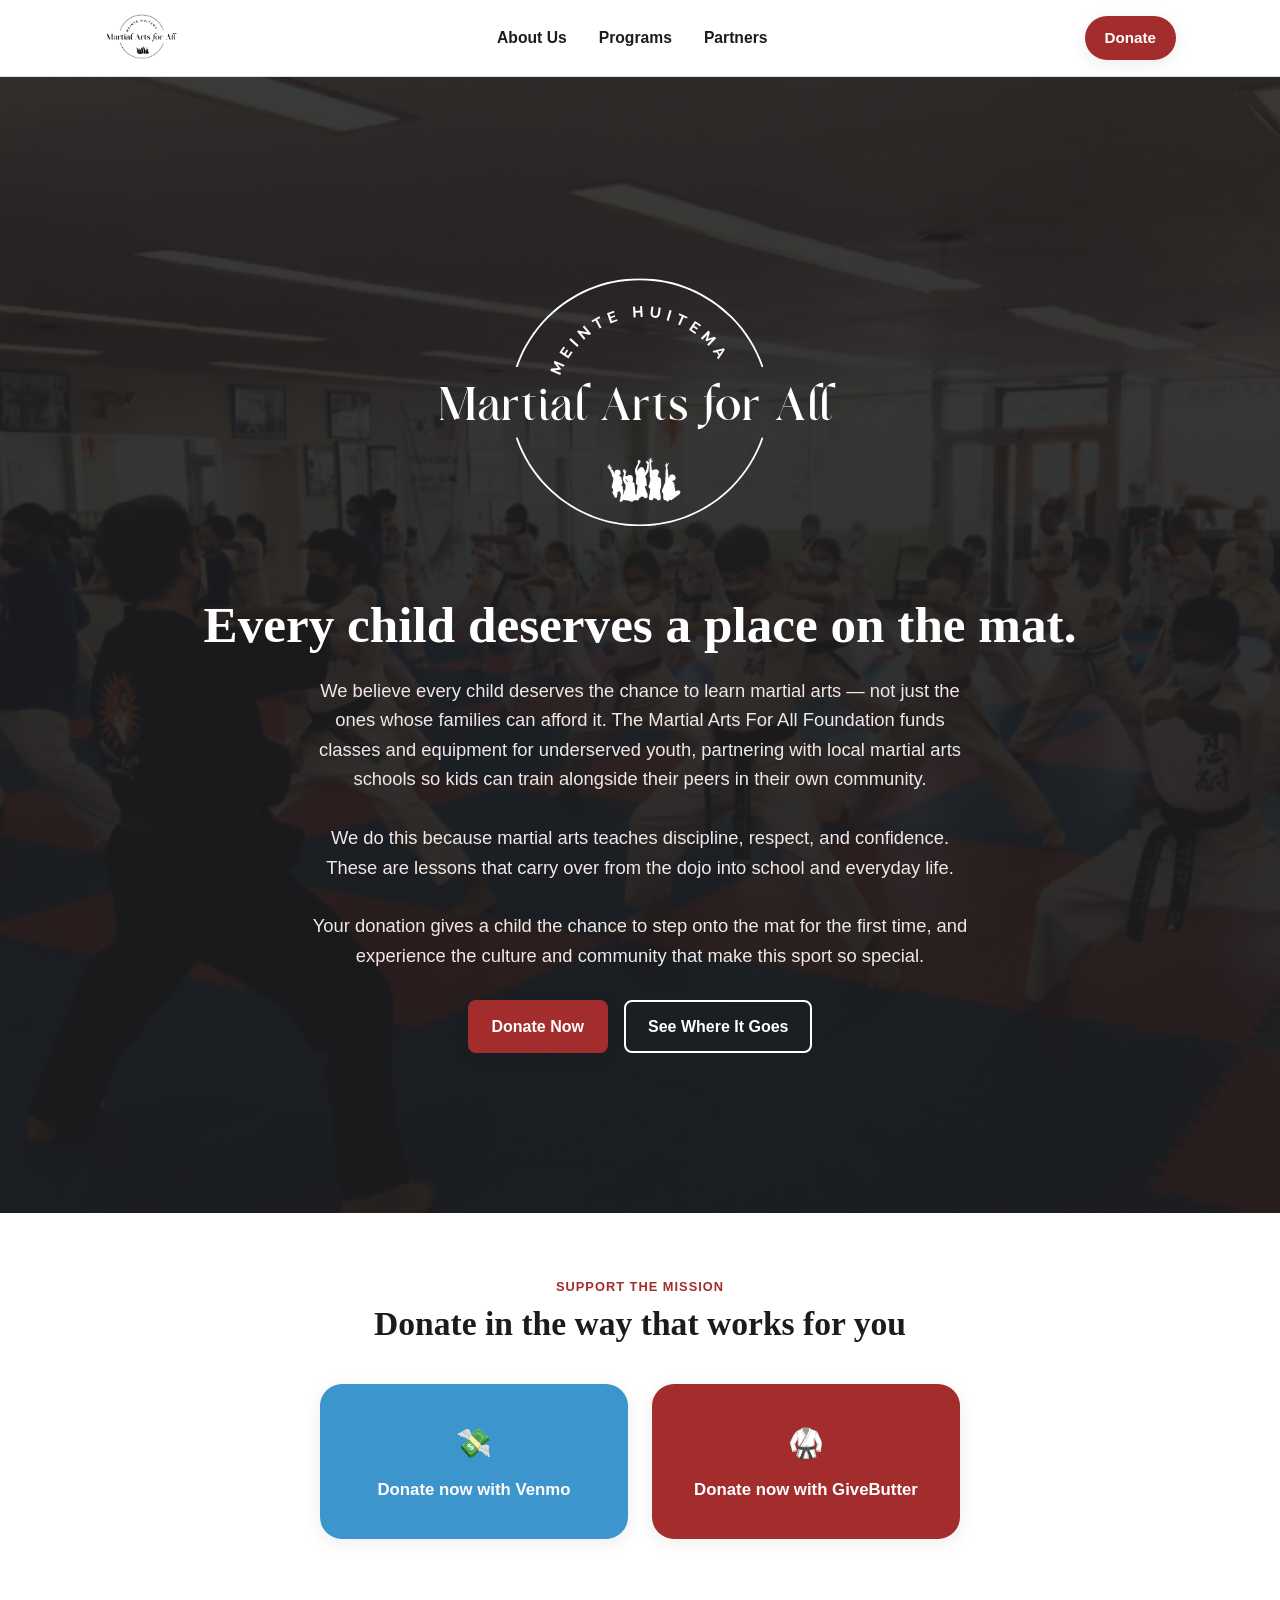
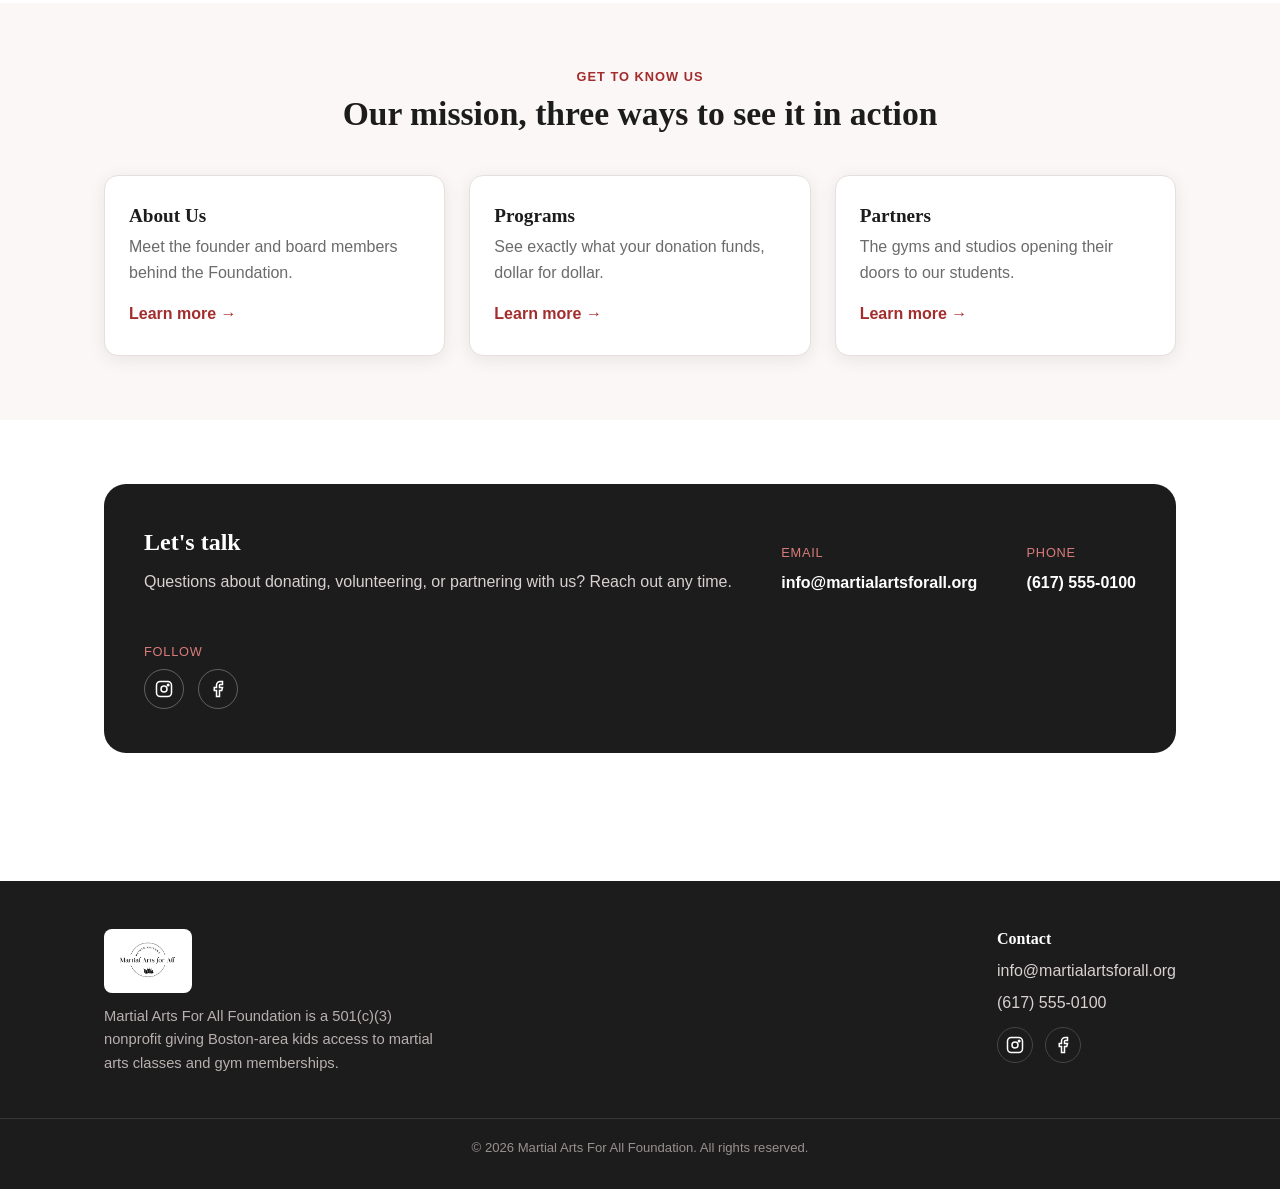
==== index.html @ ae96525d "Initial site" ====
<!DOCTYPE html>
<html lang="en">
<head>
<meta charset="UTF-8">
<meta name="viewport" content="width=device-width, initial-scale=1.0">
<title>Martial Arts For All Foundation | Free Martial Arts Access for Boston-Area Kids</title>
<meta name="description" content="Martial Arts For All Foundation is a 501(c)(3) nonprofit giving underprivileged children in the Boston area access to martial arts classes and gym memberships.">
<link rel="icon" href="Images/mafa-logo.png">
<link rel="stylesheet" href="css/style.css?v=4">
</head>
<body>

<header class="site-header">
  <div class="header-inner">
    <a href="index.html" class="logo-link" aria-label="Martial Arts For All Foundation — Home">
      <img src="Images/mafa-logo.png" alt="Martial Arts For All Foundation logo" class="logo-img">
    </a>
    <nav class="site-nav" id="site-nav">
      <ul>
        <li><a href="about.html">About Us</a></li>
        <li><a href="programs.html">Programs</a></li>
        <li><a href="partners.html">Partners</a></li>
      </ul>
    </nav>
    <div class="header-actions">
      <a class="btn-donate" href="https://givebutter.com/martialartsforallfoundation" target="_blank" rel="noopener">Donate</a>
      <button class="nav-toggle" id="navToggle" aria-label="Toggle navigation menu" aria-expanded="false" aria-controls="site-nav">
        <span></span><span></span><span></span>
      </button>
    </div>
  </div>
</header>

<main>

  <section class="hero">
    <img src="Images/training-group.jpg" alt="A large group of children in white uniforms practicing punches together on a red and blue mat" class="hero-bg">
    <div class="hero-overlay"></div>
    <div class="hero-content">
      <img src="Images/mafa-logo-white.png" alt="Martial Arts For All Foundation logo" class="hero-logo">
      <h1>Every child deserves a place on the mat.</h1>
      <p>We believe every child deserves the chance to learn martial arts — not just the ones whose families can afford it. The Martial Arts For All Foundation funds classes and equipment for underserved youth, partnering with local martial arts schools so kids can train alongside their peers in their own community.</p>
      <p>We do this because martial arts teaches discipline, respect, and confidence. These are lessons that carry over from the dojo into school and everyday life.</p>
      <p>Your donation gives a child the chance to step onto the mat for the first time, and experience the culture and community that make this sport so special.</p>
      <div class="hero-actions">
        <a class="btn btn-primary" href="https://givebutter.com/martialartsforallfoundation" target="_blank" rel="noopener">Donate Now</a>
        <a class="btn btn-outline" style="color:#fff;border-color:#fff;" href="programs.html">See Where It Goes</a>
      </div>
    </div>
  </section>

  <section>
    <div class="container">
      <div class="section-head">
        <span class="eyebrow">Support the mission</span>
        <h2>Donate in the way that works for you</h2>
      </div>
      <div class="donate-tiles">
        <a class="donate-tile donate-tile-venmo" href="https://account.venmo.com/u/martial-arts-for-all" target="_blank" rel="noopener">
          <span class="tile-icon" aria-hidden="true">💸</span>
          Donate now with Venmo
        </a>
        <a class="donate-tile donate-tile-givebutter" href="https://givebutter.com/martialartsforallfoundation" target="_blank" rel="noopener">
          <span class="tile-icon" aria-hidden="true">🥋</span>
          Donate now with GiveButter
        </a>
      </div>
    </div>
  </section>

  <section class="section-alt">
    <div class="container">
      <div class="section-head">
        <span class="eyebrow">Get to know us</span>
        <h2>Our mission, three ways to see it in action</h2>
      </div>
      <div class="card-grid">
        <article class="preview-card">
          <h3>About Us</h3>
          <p>Meet the founder and board members behind the Foundation.</p>
          <a class="learn-more" href="about.html">Learn more →</a>
        </article>
        <article class="preview-card">
          <h3>Programs</h3>
          <p>See exactly what your donation funds, dollar for dollar.</p>
          <a class="learn-more" href="programs.html">Learn more →</a>
        </article>
        <article class="preview-card">
          <h3>Partners</h3>
          <p>The gyms and studios opening their doors to our students.</p>
          <a class="learn-more" href="partners.html">Learn more →</a>
        </article>
      </div>
    </div>
  </section>

  <section>
    <div class="container">
      <div class="contact-card">
        <div>
          <h2>Let's talk</h2>
          <p style="color:#D9D0D0;">Questions about donating, volunteering, or partnering with us? Reach out any time.</p>
        </div>
        <div class="contact-card-item">
          <span class="contact-card-label">Email</span>
          <a href="mailto:info@martialartsforall.org">info@martialartsforall.org</a>
        </div>
        <div class="contact-card-item">
          <span class="contact-card-label">Phone</span>
          <a href="tel:+16175550100">(617) 555-0100</a>
        </div>
        <div class="contact-card-item">
          <span class="contact-card-label">Follow</span>
          <div class="contact-social">
            <a href="#" aria-label="Martial Arts For All Foundation on Instagram">
              <svg width="18" height="18" viewBox="0 0 24 24" fill="none" stroke="currentColor" stroke-width="2"><rect x="2" y="2" width="20" height="20" rx="5"/><circle cx="12" cy="12" r="4"/><circle cx="17.5" cy="6.5" r="1"/></svg>
            </a>
            <a href="#" aria-label="Martial Arts For All Foundation on Facebook">
              <svg width="18" height="18" viewBox="0 0 24 24" fill="none" stroke="currentColor" stroke-width="2"><path d="M18 2h-3a5 5 0 0 0-5 5v3H7v4h3v8h4v-8h3l1-4h-4V7a1 1 0 0 1 1-1h3z"/></svg>
            </a>
          </div>
        </div>
      </div>
    </div>
  </section>

</main>

<footer class="site-footer">
  <div class="footer-inner">
    <div class="footer-brand">
      <div class="footer-logo-badge">
        <img src="Images/mafa-logo.png" alt="Martial Arts For All Foundation logo" class="footer-logo">
      </div>
      <p>Martial Arts For All Foundation is a 501(c)(3) nonprofit giving Boston-area kids access to martial arts classes and gym memberships.</p>
    </div>
    <div class="footer-contact">
      <h3>Contact</h3>
      <p><a href="mailto:info@martialartsforall.org">info@martialartsforall.org</a></p>
      <p><a href="tel:+16175550100">(617) 555-0100</a></p>
      <div class="social-links">
        <a href="#" aria-label="Martial Arts For All Foundation on Instagram">
          <svg width="18" height="18" viewBox="0 0 24 24" fill="none" stroke="currentColor" stroke-width="2"><rect x="2" y="2" width="20" height="20" rx="5"/><circle cx="12" cy="12" r="4"/><circle cx="17.5" cy="6.5" r="1"/></svg>
        </a>
        <a href="#" aria-label="Martial Arts For All Foundation on Facebook">
          <svg width="18" height="18" viewBox="0 0 24 24" fill="none" stroke="currentColor" stroke-width="2"><path d="M18 2h-3a5 5 0 0 0-5 5v3H7v4h3v8h4v-8h3l1-4h-4V7a1 1 0 0 1 1-1h3z"/></svg>
        </a>
      </div>
    </div>
  </div>
  <div class="footer-bottom">
    <p>&copy; 2026 Martial Arts For All Foundation. All rights reserved.</p>
  </div>
</footer>

<script src="js/main.js"></script>
</body>
</html>
---- css/style.css ----
/* ==========================================================================
   Martial Arts For All Foundation — global stylesheet
   ========================================================================== */

:root {
  --red: #A32D2D;
  --red-dark: #7E2323;
  --charcoal: #1C1C1C;
  --light-red: #D97B7B;
  --gray: #6B6B6B;
  --white: #FFFFFF;
  --off-white: #FAF7F6;
  --border: #E7DEDE;

  --font-display: Georgia, "Times New Roman", serif;
  --font-body: -apple-system, BlinkMacSystemFont, "Segoe UI", Roboto, Helvetica, Arial, sans-serif;

  --max-width: 1120px;
  --radius-sm: 8px;
  --radius-md: 14px;
  --radius-lg: 22px;
  --shadow: 0 4px 18px rgba(28, 28, 28, 0.08);
  --shadow-hover: 0 10px 28px rgba(28, 28, 28, 0.14);
}

/* ---------- Reset ---------- */
* { box-sizing: border-box; }
html { scroll-behavior: smooth; }
body {
  margin: 0;
  font-family: var(--font-body);
  color: var(--charcoal);
  background: var(--white);
  line-height: 1.6;
  -webkit-font-smoothing: antialiased;
}
img { max-width: 100%; display: block; }
a { color: var(--red); text-decoration: none; }
a:hover { text-decoration: underline; }
ul { list-style: none; margin: 0; padding: 0; }
h1, h2, h3, h4 { font-family: var(--font-display); line-height: 1.2; margin: 0 0 0.5em; color: var(--charcoal); }
p { margin: 0 0 1em; }
.container {
  max-width: var(--max-width);
  margin: 0 auto;
  padding: 0 24px;
}
.visually-hidden {
  position: absolute; width: 1px; height: 1px; overflow: hidden;
  clip: rect(0 0 0 0); white-space: nowrap;
}
main { display: block; }
section { padding: 64px 0; }
.section-tight { padding: 40px 0; }
.section-alt { background: var(--off-white); }

.eyebrow {
  text-transform: uppercase;
  letter-spacing: 0.08em;
  font-size: 0.8rem;
  font-weight: 600;
  color: var(--red);
  margin-bottom: 0.5em;
  display: block;
}

/* ---------- Buttons ---------- */
.btn {
  display: inline-flex;
  align-items: center;
  justify-content: center;
  gap: 8px;
  padding: 12px 22px;
  border-radius: var(--radius-sm);
  font-weight: 600;
  border: 2px solid transparent;
  cursor: pointer;
  transition: transform 0.15s ease, box-shadow 0.15s ease, background 0.15s ease;
  text-decoration: none;
}
.btn:hover { text-decoration: none; transform: translateY(-1px); }
.btn-primary {
  background: var(--red);
  color: var(--white);
  box-shadow: var(--shadow);
}
.btn-primary:hover { background: var(--red-dark); box-shadow: var(--shadow-hover); }
.btn-outline {
  background: transparent;
  color: var(--charcoal);
  border-color: var(--charcoal);
}
.btn-outline:hover { background: var(--charcoal); color: var(--white); }

/* ---------- Header ---------- */
.site-header {
  position: sticky;
  top: 0;
  z-index: 100;
  background: rgba(255, 255, 255, 0.96);
  backdrop-filter: saturate(180%) blur(6px);
  border-bottom: 1px solid var(--border);
}
.header-inner {
  max-width: var(--max-width);
  margin: 0 auto;
  padding: 10px 24px;
  display: flex;
  align-items: center;
  gap: 20px;
}
.logo-link { flex-shrink: 0; display: inline-flex; }
.logo-img { height: 56px; width: auto; }

.site-nav { flex: 1; }
.site-nav ul { display: flex; gap: 28px; justify-content: center; }
.site-nav a {
  color: var(--charcoal);
  font-weight: 600;
  font-size: 0.98rem;
  padding: 8px 2px;
  border-bottom: 2px solid transparent;
}
.site-nav a:hover,
.site-nav a[aria-current="page"] {
  color: var(--red);
  border-bottom-color: var(--red);
  text-decoration: none;
}

.header-actions { display: flex; align-items: center; gap: 14px; flex-shrink: 0; }
.btn-donate {
  background: var(--red);
  color: var(--white);
  padding: 10px 20px;
  border-radius: 999px;
  font-weight: 700;
  font-size: 0.95rem;
  box-shadow: var(--shadow);
}
.btn-donate:hover { background: var(--red-dark); text-decoration: none; }

.nav-toggle {
  display: none;
  flex-direction: column;
  justify-content: center;
  gap: 5px;
  width: 40px;
  height: 40px;
  background: transparent;
  border: 1px solid var(--border);
  border-radius: var(--radius-sm);
  cursor: pointer;
}
.nav-toggle span {
  display: block;
  height: 2px;
  width: 20px;
  margin: 0 auto;
  background: var(--charcoal);
  transition: transform 0.2s ease, opacity 0.2s ease;
}
.nav-toggle[aria-expanded="true"] span:nth-child(1) { transform: translateY(7px) rotate(45deg); }
.nav-toggle[aria-expanded="true"] span:nth-child(2) { opacity: 0; }
.nav-toggle[aria-expanded="true"] span:nth-child(3) { transform: translateY(-7px) rotate(-45deg); }

/* ---------- Hero ---------- */
.hero {
  position: relative;
  color: var(--white);
  background: var(--charcoal);
  overflow: hidden;
}
.hero-bg {
  position: absolute;
  inset: 0;
  width: 100%;
  height: 100%;
  object-fit: cover;
  opacity: 0.55;
}
.hero-overlay {
  position: absolute;
  inset: 0;
  background: linear-gradient(180deg, rgba(28,28,28,0.75) 0%, rgba(28,28,28,0.88) 100%);
}
.hero-content {
  position: relative;
  max-width: var(--max-width);
  margin: 0 auto;
  padding: 110px 24px 96px;
  text-align: center;
}
.hero-logo {
  width: 433px;
  max-width: 60%;
  height: auto;
  margin: 0 auto 24px;
}
.hero-content h1 {
  color: var(--white);
  font-size: clamp(2rem, 5vw, 3.2rem);
  margin-bottom: 0.4em;
}
.hero-content p {
  max-width: 660px;
  margin: 0 auto 1.6em;
  font-size: 1.15rem;
  color: #F1E7E7;
}
.hero-actions { display: flex; gap: 16px; justify-content: center; flex-wrap: wrap; }

/* simple hero for interior pages */
.page-hero {
  background: var(--charcoal);
  color: var(--white);
  padding: 72px 0 56px;
  text-align: center;
}
.page-hero h1 { color: var(--white); font-size: clamp(1.8rem, 4vw, 2.6rem); }
.page-hero p { color: #E7D6D6; max-width: 640px; margin: 0.6em auto 0; }

/* ---------- Preview cards (Home) ---------- */
.card-grid {
  display: grid;
  grid-template-columns: repeat(3, 1fr);
  gap: 24px;
}
.preview-card {
  background: var(--white);
  border: 1px solid var(--border);
  border-radius: var(--radius-md);
  padding: 28px 24px;
  box-shadow: var(--shadow);
  transition: box-shadow 0.2s ease, transform 0.2s ease;
}
.preview-card:hover { box-shadow: var(--shadow-hover); transform: translateY(-3px); }
.preview-card h3 { font-size: 1.2rem; margin-bottom: 0.4em; }
.preview-card p { color: var(--gray); margin-bottom: 1em; }
.preview-card .learn-more {
  font-weight: 700;
  color: var(--red);
  display: inline-flex;
  align-items: center;
  gap: 6px;
}

/* ---------- Donate tiles (Home) ---------- */
.donate-tiles {
  display: grid;
  grid-template-columns: repeat(2, 1fr);
  gap: 24px;
  max-width: 640px;
  margin: 0 auto;
}
.donate-tile {
  display: flex;
  flex-direction: column;
  align-items: center;
  justify-content: center;
  gap: 10px;
  padding: 36px 20px;
  border-radius: var(--radius-lg);
  color: var(--white);
  font-weight: 700;
  font-size: 1.05rem;
  text-align: center;
  box-shadow: var(--shadow);
  transition: transform 0.15s ease, box-shadow 0.15s ease;
}
.donate-tile:hover { transform: translateY(-3px); box-shadow: var(--shadow-hover); text-decoration: none; }
.donate-tile-venmo { background: #3D95CE; }
.donate-tile-givebutter { background: var(--red); }
.donate-tile .tile-icon { font-size: 1.8rem; }

/* ---------- Contact card ---------- */
.contact-card {
  background: var(--charcoal);
  color: var(--white);
  border-radius: var(--radius-lg);
  padding: 44px 40px;
  display: flex;
  flex-wrap: wrap;
  gap: 32px;
  justify-content: space-between;
  align-items: center;
}
.contact-card h2 { color: var(--white); }
.contact-card a { color: var(--white); font-weight: 600; }
.contact-card-item { display: flex; flex-direction: column; gap: 6px; }
.contact-card-label { color: var(--light-red); font-size: 0.8rem; text-transform: uppercase; letter-spacing: 0.06em; }
.contact-social { display: flex; gap: 14px; }
.contact-social a {
  width: 40px; height: 40px;
  display: inline-flex; align-items: center; justify-content: center;
  border: 1px solid rgba(255,255,255,0.3);
  border-radius: 50%;
  color: var(--white);
}
.contact-social a:hover { background: var(--red); border-color: var(--red); }

/* ---------- Mission statement (About) ---------- */
.mission-text {
  max-width: 700px;
  margin: 0 auto;
  font-size: 1.08rem;
  line-height: 1.75;
  color: var(--charcoal);
}
.mission-text p:last-child { margin-bottom: 0; }

/* ---------- Stacked bio rows (About / Partners) ---------- */
.bio-row {
  display: flex;
  gap: 32px;
  align-items: center;
  padding: 36px 0;
  border-bottom: 1px solid var(--border);
}
.bio-row:last-child { border-bottom: none; }
.bio-row.reverse { flex-direction: row-reverse; }
.bio-photo {
  flex-shrink: 0;
  width: 160px;
  height: 160px;
  border-radius: 50%;
  overflow: hidden;
  border: 3px solid var(--red);
}
.bio-photo img { width: 100%; height: 100%; object-fit: cover; }
.avatar-placeholder {
  width: 100%; height: 100%;
  display: flex; align-items: center; justify-content: center;
  background: var(--off-white);
  color: var(--red);
  font-family: var(--font-display);
  font-size: 2.4rem;
  font-weight: 700;
}
.bio-text h3 { margin-bottom: 0.2em; }
.bio-role { color: var(--red); font-weight: 700; font-size: 0.9rem; text-transform: uppercase; letter-spacing: 0.04em; margin-bottom: 0.6em; display: block; }
.bio-text p { color: var(--gray); margin: 0 0 0.8em; }
.bio-text p:last-child { margin-bottom: 0; }
.placeholder-note {
  font-size: 0.82rem;
  color: var(--gray);
  font-style: italic;
  margin-top: 0.6em;
}

/* ---------- Dollar tiers (Programs) ---------- */
.tier-grid {
  display: grid;
  grid-template-columns: repeat(3, 1fr);
  gap: 24px;
}
.tier-card {
  border: 1px solid var(--border);
  border-radius: var(--radius-md);
  padding: 30px 26px;
  text-align: center;
  box-shadow: var(--shadow);
}
.tier-amount {
  font-family: var(--font-display);
  font-size: 2.2rem;
  color: var(--red);
  font-weight: 700;
  margin-bottom: 0.2em;
}
.tier-card h4 { font-size: 1.05rem; margin-bottom: 0.4em; }
.tier-card p { color: var(--gray); font-size: 0.95rem; margin: 0; }

.programs-cta {
  background: var(--red);
  color: var(--white);
  border-radius: var(--radius-lg);
  padding: 48px;
  text-align: center;
}
.programs-cta h2 { color: var(--white); }
.programs-cta p { color: #F5E4E4; max-width: 560px; margin: 0 auto 1.6em; }
.programs-cta .btn-primary { background: var(--white); color: var(--red); }
.programs-cta .btn-primary:hover { background: var(--off-white); }

/* ---------- Testimonials (Impact) ---------- */
.testimonial-grid {
  display: grid;
  grid-template-columns: repeat(3, 1fr);
  gap: 24px;
}
.testimonial-card {
  background: var(--off-white);
  border-radius: var(--radius-md);
  padding: 30px 26px;
  display: flex;
  flex-direction: column;
  gap: 16px;
}
.testimonial-quote {
  font-family: var(--font-display);
  font-size: 1.05rem;
  font-style: italic;
  color: var(--charcoal);
  margin: 0;
}
.testimonial-author {
  display: flex;
  align-items: center;
  gap: 12px;
  margin-top: auto;
}
.testimonial-avatar {
  width: 48px; height: 48px;
  border-radius: 50%;
  overflow: hidden;
  flex-shrink: 0;
}
.testimonial-avatar img { width: 100%; height: 100%; object-fit: cover; }
.testimonial-name { font-weight: 700; font-size: 0.92rem; }
.testimonial-role { color: var(--gray); font-size: 0.82rem; }

/* ---------- Section headings ---------- */
.section-head { max-width: 680px; margin: 0 auto 40px; text-align: center; }
.section-head h2 { font-size: clamp(1.6rem, 3vw, 2.1rem); }
.section-head p { color: var(--gray); }

/* ---------- Footer ---------- */
.site-footer {
  background: var(--charcoal);
  color: #D9D0D0;
  margin-top: 64px;
}
.footer-inner {
  max-width: var(--max-width);
  margin: 0 auto;
  padding: 48px 24px 28px;
  display: flex;
  flex-wrap: wrap;
  gap: 32px;
  justify-content: space-between;
}
.footer-brand { max-width: 340px; }
.footer-logo-badge {
  display: inline-flex;
  background: var(--white);
  padding: 10px 14px;
  border-radius: var(--radius-sm);
  margin-bottom: 12px;
}
.footer-logo { height: 44px; display: block; }
.footer-brand p { color: #B9AFAF; font-size: 0.92rem; }
.footer-contact h3 { color: var(--white); font-size: 1rem; margin-bottom: 0.6em; }
.footer-contact p { margin: 0 0 0.4em; }
.footer-contact a { color: #D9D0D0; }
.footer-contact a:hover { color: var(--light-red); }
.social-links { display: flex; gap: 12px; margin-top: 12px; }
.social-links a {
  width: 36px; height: 36px;
  display: inline-flex; align-items: center; justify-content: center;
  border: 1px solid #4A4444;
  border-radius: 50%;
  color: var(--white);
}
.social-links a:hover { background: var(--red); border-color: var(--red); }
.footer-bottom {
  border-top: 1px solid #3A3535;
  text-align: center;
  padding: 18px 24px;
  font-size: 0.82rem;
  color: #9A9090;
}

/* ---------- Responsive ---------- */
@media (max-width: 900px) {
  .card-grid { grid-template-columns: repeat(2, 1fr); }
  .tier-grid { grid-template-columns: repeat(2, 1fr); }
  .testimonial-grid { grid-template-columns: 1fr; }
}

@media (max-width: 720px) {
  .site-nav {
    position: absolute;
    top: 100%;
    left: 0;
    right: 0;
    background: var(--white);
    border-bottom: 1px solid var(--border);
    max-height: 0;
    overflow: hidden;
    transition: max-height 0.25s ease;
  }
  .site-nav.open { max-height: 320px; }
  .site-nav ul { flex-direction: column; gap: 0; padding: 8px 24px 16px; }
  .site-nav a { display: block; padding: 12px 0; border-bottom: 1px solid var(--border); }
  .nav-toggle { display: flex; }
  .header-inner { flex-wrap: wrap; }
  .btn-donate { order: 1; }
  .nav-toggle { order: 2; }
  .site-nav { order: 3; }

  .card-grid { grid-template-columns: 1fr; }
  .tier-grid { grid-template-columns: 1fr; }
  .donate-tiles { grid-template-columns: 1fr; }
  .bio-row, .bio-row.reverse { flex-direction: column; text-align: center; }
  .contact-card { flex-direction: column; text-align: center; align-items: center; }
  .contact-card-item { align-items: center; }
}
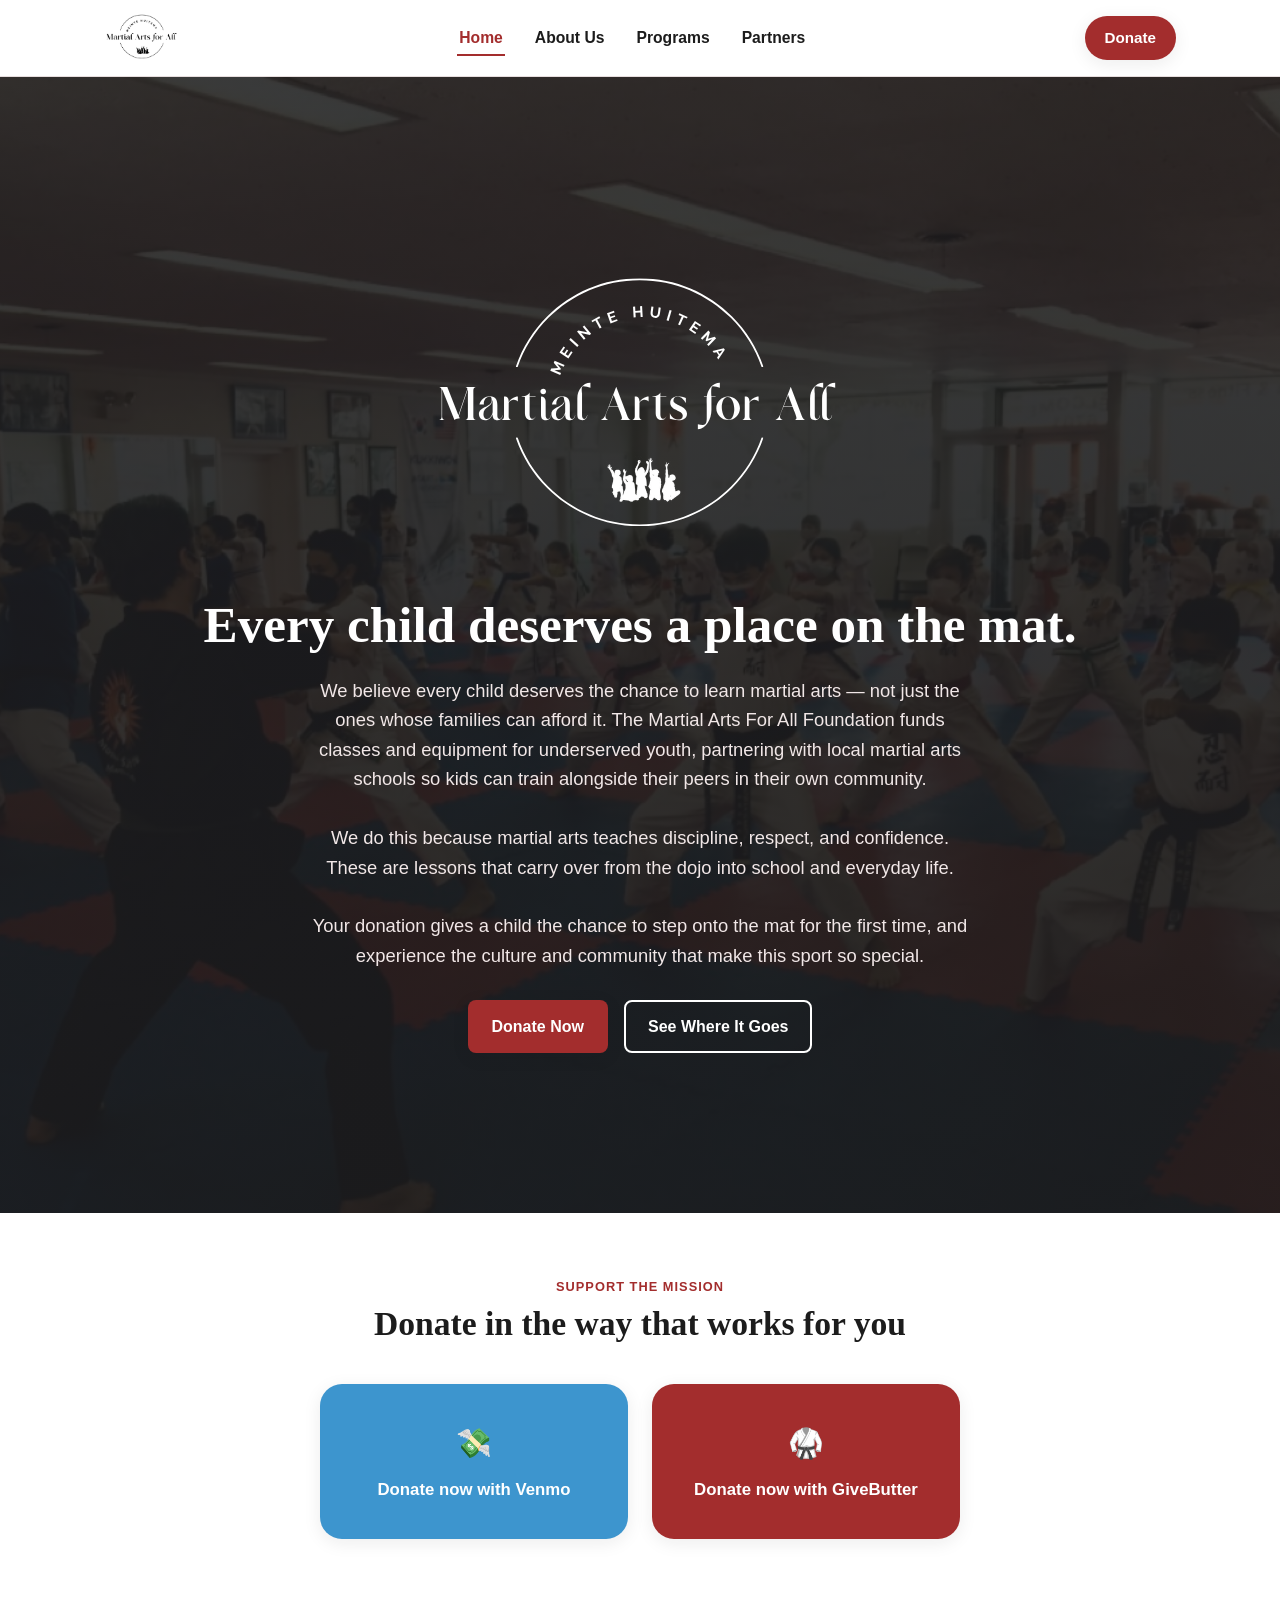
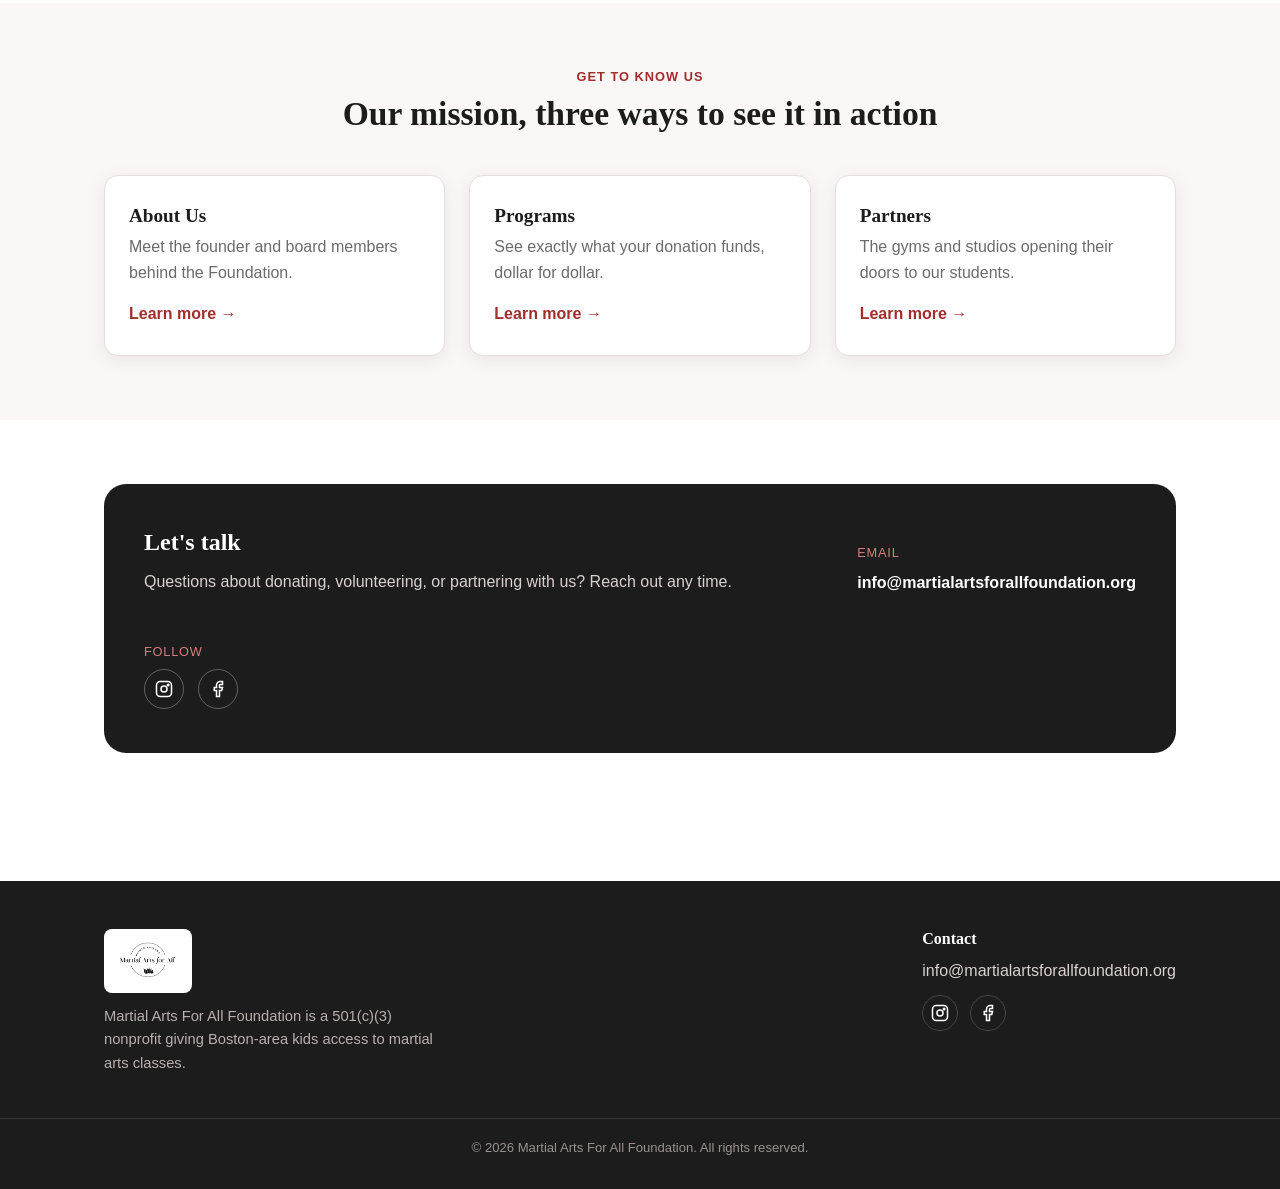
==== commit bcb2c986: "Update contact info, footer text, add Home link, fix Instagram link Co-Authored-By: Claude Sonnet 5 " ====
--- a/index.html
+++ b/index.html
@@ -17,6 +17,7 @@
     </a>
     <nav class="site-nav" id="site-nav">
       <ul>
+        <li><a href="index.html" aria-current="page">Home</a></li>
         <li><a href="about.html">About Us</a></li>
         <li><a href="programs.html">Programs</a></li>
         <li><a href="partners.html">Partners</a></li>
@@ -103,16 +104,12 @@
         </div>
         <div class="contact-card-item">
           <span class="contact-card-label">Email</span>
-          <a href="mailto:info@martialartsforall.org">info@martialartsforall.org</a>
-        </div>
-        <div class="contact-card-item">
-          <span class="contact-card-label">Phone</span>
-          <a href="tel:+16175550100">(617) 555-0100</a>
+          <a href="mailto:info@martialartsforallfoundation.org">info@martialartsforallfoundation.org</a>
         </div>
         <div class="contact-card-item">
           <span class="contact-card-label">Follow</span>
           <div class="contact-social">
-            <a href="#" aria-label="Martial Arts For All Foundation on Instagram">
+            <a href="https://www.instagram.com/martial_arts_for_all/" target="_blank" rel="noopener" aria-label="Martial Arts For All Foundation on Instagram">
               <svg width="18" height="18" viewBox="0 0 24 24" fill="none" stroke="currentColor" stroke-width="2"><rect x="2" y="2" width="20" height="20" rx="5"/><circle cx="12" cy="12" r="4"/><circle cx="17.5" cy="6.5" r="1"/></svg>
             </a>
             <a href="#" aria-label="Martial Arts For All Foundation on Facebook">
@@ -132,14 +129,13 @@
       <div class="footer-logo-badge">
         <img src="Images/mafa-logo.png" alt="Martial Arts For All Foundation logo" class="footer-logo">
       </div>
-      <p>Martial Arts For All Foundation is a 501(c)(3) nonprofit giving Boston-area kids access to martial arts classes and gym memberships.</p>
+      <p>Martial Arts For All Foundation is a 501(c)(3) nonprofit giving Boston-area kids access to martial arts classes.</p>
     </div>
     <div class="footer-contact">
       <h3>Contact</h3>
-      <p><a href="mailto:info@martialartsforall.org">info@martialartsforall.org</a></p>
-      <p><a href="tel:+16175550100">(617) 555-0100</a></p>
+      <p><a href="mailto:info@martialartsforallfoundation.org">info@martialartsforallfoundation.org</a></p>
       <div class="social-links">
-        <a href="#" aria-label="Martial Arts For All Foundation on Instagram">
+        <a href="https://www.instagram.com/martial_arts_for_all/" target="_blank" rel="noopener" aria-label="Martial Arts For All Foundation on Instagram">
           <svg width="18" height="18" viewBox="0 0 24 24" fill="none" stroke="currentColor" stroke-width="2"><rect x="2" y="2" width="20" height="20" rx="5"/><circle cx="12" cy="12" r="4"/><circle cx="17.5" cy="6.5" r="1"/></svg>
         </a>
         <a href="#" aria-label="Martial Arts For All Foundation on Facebook">
